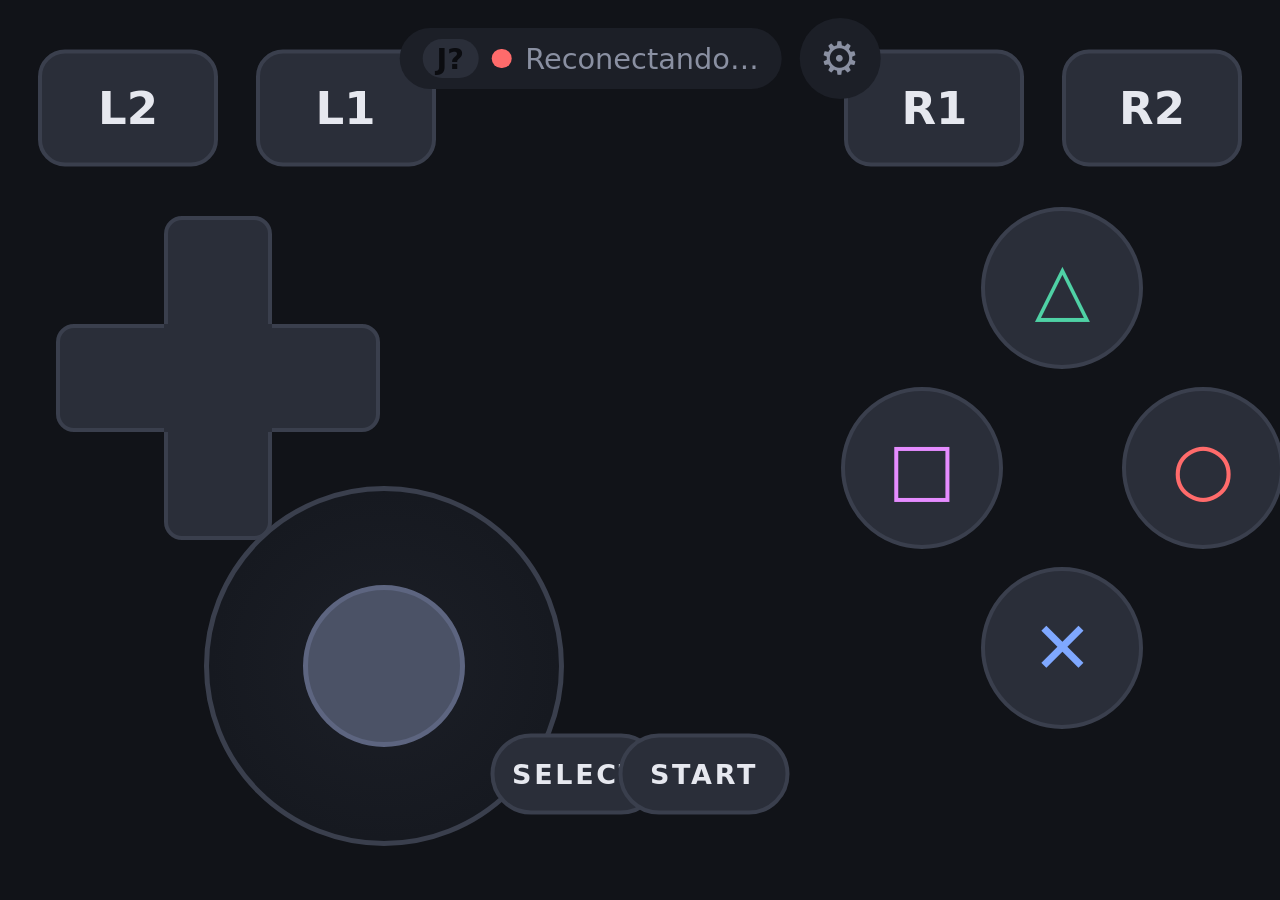
==== public/index.html @ 0e639180 "Primeiro commit do projeto de controle web por meio de celular, ele ficou muito top, funciona para l" ====
<!DOCTYPE html>
<html lang="pt-BR">
<head>
  <meta charset="UTF-8">
  <meta name="viewport" content="width=device-width, initial-scale=1, maximum-scale=1, user-scalable=no, viewport-fit=cover">
  <meta name="mobile-web-app-capable" content="yes">
  <meta name="apple-mobile-web-app-capable" content="yes">
  <meta name="apple-mobile-web-app-status-bar-style" content="black-translucent">
  <meta name="theme-color" content="#111318">
  <title>Web Controller</title>
  <link rel="stylesheet" href="style.css">
</head>
<body>
  <!-- HUD: cada .item é posicionado pelo app.js (layout salvo no aparelho) -->
  <main id="pad">
    <div class="item btn shoulder" data-item="LT" data-btn="LT">L2</div>
    <div class="item btn shoulder" data-item="LB" data-btn="LB">L1</div>
    <div class="item btn shoulder" data-item="RB" data-btn="RB">R1</div>
    <div class="item btn shoulder" data-item="RT" data-btn="RT">R2</div>

    <div id="dpad" class="item dpad" data-item="DPAD">
      <div class="arm up" data-dir="UP"></div>
      <div class="arm down" data-dir="DOWN"></div>
      <div class="arm left" data-dir="LEFT"></div>
      <div class="arm right" data-dir="RIGHT"></div>
      <div class="hub"></div>
    </div>

    <div id="stick" class="item stick" data-item="STICK">
      <div id="knob" class="knob"></div>
    </div>

    <div class="item btn small" data-item="BACK" data-btn="BACK">SELECT</div>
    <div class="item btn small" data-item="START" data-btn="START">START</div>

    <!-- Botões de ação (layout PlayStation, saída Xbox) -->
    <div class="item btn round triangle" data-item="Y" data-btn="Y">△</div>
    <div class="item btn round square" data-item="X" data-btn="X">□</div>
    <div class="item btn round circle" data-item="B" data-btn="B">○</div>
    <div class="item btn round cross" data-item="A" data-btn="A">✕</div>
  </main>

  <!-- Topo: status + menu -->
  <div id="topbar" class="topbar">
    <div id="status" class="status off"><span id="slot" class="slot">J?</span><span class="dot"></span><span id="status-text">Conectando…</span></div>
    <div class="menu-btn" data-action="menu">⚙</div>
  </div>

  <!-- Barra do modo de edição -->
  <div id="editbar" class="editbar hidden">
    <div class="edit-title" id="edit-title">Toque num botão para editar</div>
    <div class="edit-row">
      <div class="ebtn" data-action="size-down">−</div>
      <div class="ebtn" data-action="size-up">+</div>
      <div class="ebtn" id="toggle-hide" data-action="toggle-hide">Ocultar</div>
      <div class="ebtn" data-action="bar-move" title="Mover esta barra">⇅</div>
      <div class="ebtn" data-action="reset">Padrão</div>
      <div class="ebtn" data-action="cancel">Cancelar</div>
      <div class="ebtn primary" data-action="save">Salvar</div>
    </div>
  </div>

  <!-- Menu de ajustes -->
  <div id="menu" class="overlay sheet-backdrop hidden" data-action="menu-close">
    <div class="sheet" data-action="noop">
      <h2>Ajustes</h2>
      <div class="sheet-btn" data-action="fullscreen">⛶ Tela cheia</div>
      <div class="sheet-btn" data-action="edit">✎ Editar HUD</div>
      <div class="sheet-label">Vibração ao apertar</div>
      <div class="segmented" id="vibra">
        <div class="seg" data-action="vibra:0">Desligada</div>
        <div class="seg" data-action="vibra:1">Fraca</div>
        <div class="seg" data-action="vibra:2">Média</div>
        <div class="seg" data-action="vibra:3">Forte</div>
      </div>
      <p id="vibra-note" class="sheet-note"></p>
      <div class="sheet-btn ghost" data-action="menu-close">Fechar</div>
    </div>
  </div>

  <div id="rotate" class="overlay rotate">
    <div class="rotate-icon">⟳</div>
    <p>Gire o celular para a horizontal</p>
  </div>

  <div id="notice" class="overlay hidden" data-action="reconnect">
    <p id="notice-title"></p>
    <p id="notice-hint" class="hint"></p>
  </div>

  <!-- iPhone (Safari 18+): alternar este switch gera uma vibração curta -->
  <label id="haptic" class="haptic" aria-hidden="true"><input type="checkbox" switch tabindex="-1"></label>

  <script src="app.js"></script>
</body>
</html>
---- public/style.css ----
:root {
  --bg: #111318;
  --panel: #1c1f27;
  --btn: #2a2e39;
  --btn-edge: #3a3f4d;
  --btn-pressed: #4b5266;
  --text: #e6e8ef;
  --muted: #8a90a2;
  --cross: #7fa8ff;
  --circle: #ff6b6b;
  --square: #e58cff;
  --triangle: #4fd1a5;
  --ok: #4fd1a5;
  --warn: #ffb547;
  --bad: #ff6b6b;
  --accent: #7fa8ff;
}

* {
  box-sizing: border-box;
  margin: 0;
  padding: 0;
  -webkit-tap-highlight-color: transparent;
  -webkit-touch-callout: none;
  -webkit-user-select: none;
  user-select: none;
}

html, body {
  width: 100%;
  height: 100%;
  overflow: hidden;
  overscroll-behavior: none;
  touch-action: none;
  background: var(--bg);
  color: var(--text);
  font-family: system-ui, -apple-system, "Segoe UI", Roboto, sans-serif;
}

.hidden { display: none !important; }

/* ---------- HUD ---------- */
#pad {
  position: fixed;
  inset: 0;
}

/* Posição (--x, --y em % da tela) e tamanho (--s) vêm do layout salvo */
.item {
  --s: 1;
  --press: 1;
  position: absolute;
  left: calc(var(--x, 50) * 1%);
  top: calc(var(--y, 50) * 1%);
  transform: translate(-50%, -50%) scale(calc(var(--s) * var(--press)));
}
.item.is-hidden { display: none; }

/* ---------- Botões genéricos ---------- */
.btn {
  display: flex;
  align-items: center;
  justify-content: center;
  background: var(--btn);
  border: 0.5vmin solid var(--btn-edge);
  color: var(--text);
  font-weight: 700;
  transition: background 40ms;
}

.btn * { pointer-events: none; }

.btn.pressed {
  --press: 0.92;
  background: var(--btn-pressed);
  box-shadow: 0 0 0 0.6vmin var(--accent);
}

.shoulder {
  width: 20vmin;
  height: 13vmin;
  border-radius: 3vmin;
  font-size: 5vmin;
}

.btn.small {
  width: 19vmin;
  height: 9vmin;
  border-radius: 99px;
  font-size: 3vmin;
  letter-spacing: 0.1em;
}

.btn.round {
  width: 18vmin;
  height: 18vmin;
  border-radius: 50%;
  font-size: 8vmin;
  font-weight: 400;
}
.triangle { color: var(--triangle); }
.square   { color: var(--square); }
.circle   { color: var(--circle); }
.cross    { color: var(--cross); }

/* ---------- D-pad ---------- */
.dpad {
  width: 36vmin;
  height: 36vmin;
}
.dpad .arm {
  position: absolute;
  background: var(--btn);
  border: 0.5vmin solid var(--btn-edge);
  pointer-events: none;
}
.dpad .up, .dpad .down {
  left: 33.33%;
  width: 33.34%;
  height: 38%;
}
.dpad .left, .dpad .right {
  top: 33.33%;
  height: 33.34%;
  width: 38%;
}
.dpad .up    { top: 0;    border-radius: 2vmin 2vmin 0 0; }
.dpad .down  { bottom: 0; border-radius: 0 0 2vmin 2vmin; }
.dpad .left  { left: 0;   border-radius: 2vmin 0 0 2vmin; }
.dpad .right { right: 0;  border-radius: 0 2vmin 2vmin 0; }
.dpad .hub {
  position: absolute;
  left: 33.33%;
  top: 33.33%;
  width: 33.34%;
  height: 33.34%;
  background: var(--btn);
  pointer-events: none;
}
.dpad .arm.pressed { background: var(--btn-pressed); border-color: var(--accent); }

/* ---------- Analógico ---------- */
.stick {
  width: 40vmin;
  height: 40vmin;
  border-radius: 50%;
  background: radial-gradient(circle, var(--panel) 0%, #161920 70%);
  border: 0.6vmin solid var(--btn-edge);
}
.knob {
  position: absolute;
  left: 50%;
  top: 50%;
  width: 18vmin;
  height: 18vmin;
  margin: -9vmin 0 0 -9vmin;
  border-radius: 50%;
  background: var(--btn-pressed);
  border: 0.6vmin solid #5d6580;
  pointer-events: none;
  will-change: transform;
}
.stick.active .knob { background: #5d6580; }

/* ---------- Topo: status + menu ---------- */
.topbar {
  position: fixed;
  top: max(2vmin, env(safe-area-inset-top));
  left: 50%;
  transform: translateX(-50%);
  display: flex;
  align-items: center;
  gap: 2vmin;
  z-index: 5;
}

.status {
  display: flex;
  align-items: center;
  gap: 1.5vmin;
  padding: 1.2vmin 2.5vmin;
  border-radius: 99px;
  background: var(--panel);
  font-size: 3.2vmin;
  color: var(--muted);
  white-space: nowrap;
}
.status .dot {
  width: 2.2vmin;
  height: 2.2vmin;
  border-radius: 50%;
  background: var(--bad);
}
.status.on .dot { background: var(--ok); }
.status.slow .dot { background: var(--warn); }
.slot {
  padding: 0.3vmin 1.6vmin;
  border-radius: 99px;
  background: var(--slot-color, var(--btn));
  color: #0b0c10;
  font-weight: 800;
}

.menu-btn {
  width: 9vmin;
  height: 9vmin;
  display: flex;
  align-items: center;
  justify-content: center;
  border-radius: 50%;
  background: var(--panel);
  color: var(--muted);
  font-size: 5vmin;
}

/* ---------- Modo de edição ---------- */
body.editing #topbar { display: none; }
body.editing #pad {
  background-image:
    linear-gradient(rgba(255, 255, 255, 0.04) 1px, transparent 1px),
    linear-gradient(90deg, rgba(255, 255, 255, 0.04) 1px, transparent 1px);
  background-size: 5% 10%;
}
body.editing .item {
  outline: 0.4vmin dashed rgba(255, 255, 255, 0.25);
  outline-offset: 0.8vmin;
}
body.editing .item.is-hidden {
  display: block;
  opacity: 0.25;
}
body.editing .item.is-hidden.btn { display: flex; }
body.editing .item.selected {
  outline: 0.6vmin solid var(--accent);
  z-index: 2;
}

.editbar {
  position: fixed;
  left: 50%;
  top: max(1.5vmin, env(safe-area-inset-top));
  transform: translateX(-50%);
  z-index: 6;
  display: flex;
  flex-direction: column;
  align-items: center;
  gap: 1vmin;
  padding: 1.5vmin 2vmin;
  border-radius: 2.5vmin;
  background: rgba(28, 31, 39, 0.95);
  border: 1px solid var(--btn-edge);
}
.editbar.bottom {
  top: auto;
  bottom: max(1.5vmin, env(safe-area-inset-bottom));
}
.edit-title { font-size: 3vmin; color: var(--muted); white-space: nowrap; }
.edit-row { display: flex; gap: 1.2vmin; }
.ebtn {
  min-width: 8vmin;
  height: 8vmin;
  padding: 0 2vmin;
  display: flex;
  align-items: center;
  justify-content: center;
  border-radius: 1.5vmin;
  background: var(--btn);
  border: 1px solid var(--btn-edge);
  font-size: 3.2vmin;
  font-weight: 700;
  white-space: nowrap;
}
.ebtn.primary { background: var(--accent); color: #0b0c10; border-color: var(--accent); }

/* ---------- Menu ---------- */
.overlay {
  position: fixed;
  inset: 0;
  z-index: 10;
  display: flex;
  flex-direction: column;
  align-items: center;
  justify-content: center;
  gap: 3vmin;
  background: rgba(10, 11, 15, 0.96);
  text-align: center;
  font-size: 5vmin;
  padding: 6vmin;
}
.overlay .hint { color: var(--muted); font-size: 4vmin; }

.sheet-backdrop { background: rgba(10, 11, 15, 0.75); }
.sheet {
  width: min(80vw, 110vmin);
  max-height: 92vh;
  overflow: hidden;
  display: flex;
  flex-direction: column;
  gap: 2vmin;
  padding: 3.5vmin;
  border-radius: 3vmin;
  background: var(--panel);
  border: 1px solid var(--btn-edge);
  font-size: 3.8vmin;
  text-align: left;
}
.sheet h2 { font-size: 5vmin; }
.sheet-btn {
  padding: 2.2vmin 3vmin;
  border-radius: 2vmin;
  background: var(--btn);
  border: 1px solid var(--btn-edge);
  font-weight: 700;
}
.sheet-btn.ghost { background: transparent; text-align: center; color: var(--muted); }
.sheet-label { color: var(--muted); font-size: 3.2vmin; margin-top: 1vmin; }
.sheet-note { color: var(--warn); font-size: 3vmin; }
.sheet-note:empty { display: none; }
.segmented { display: flex; gap: 1vmin; }
.seg {
  flex: 1;
  padding: 2vmin 0;
  text-align: center;
  border-radius: 1.5vmin;
  background: var(--btn);
  border: 1px solid var(--btn-edge);
  font-weight: 700;
  font-size: 3.2vmin;
}
.seg.on { background: var(--accent); color: #0b0c10; border-color: var(--accent); }

/* ---------- Avisos ---------- */
.rotate { display: none; }
.rotate-icon { font-size: 20vmin; }

@media (orientation: portrait) {
  .rotate { display: flex; }
}

/* Switch escondido usado para vibrar no iPhone */
.haptic {
  position: fixed;
  left: -100px;
  top: 0;
  width: 1px;
  height: 1px;
  opacity: 0;
  pointer-events: none;
}
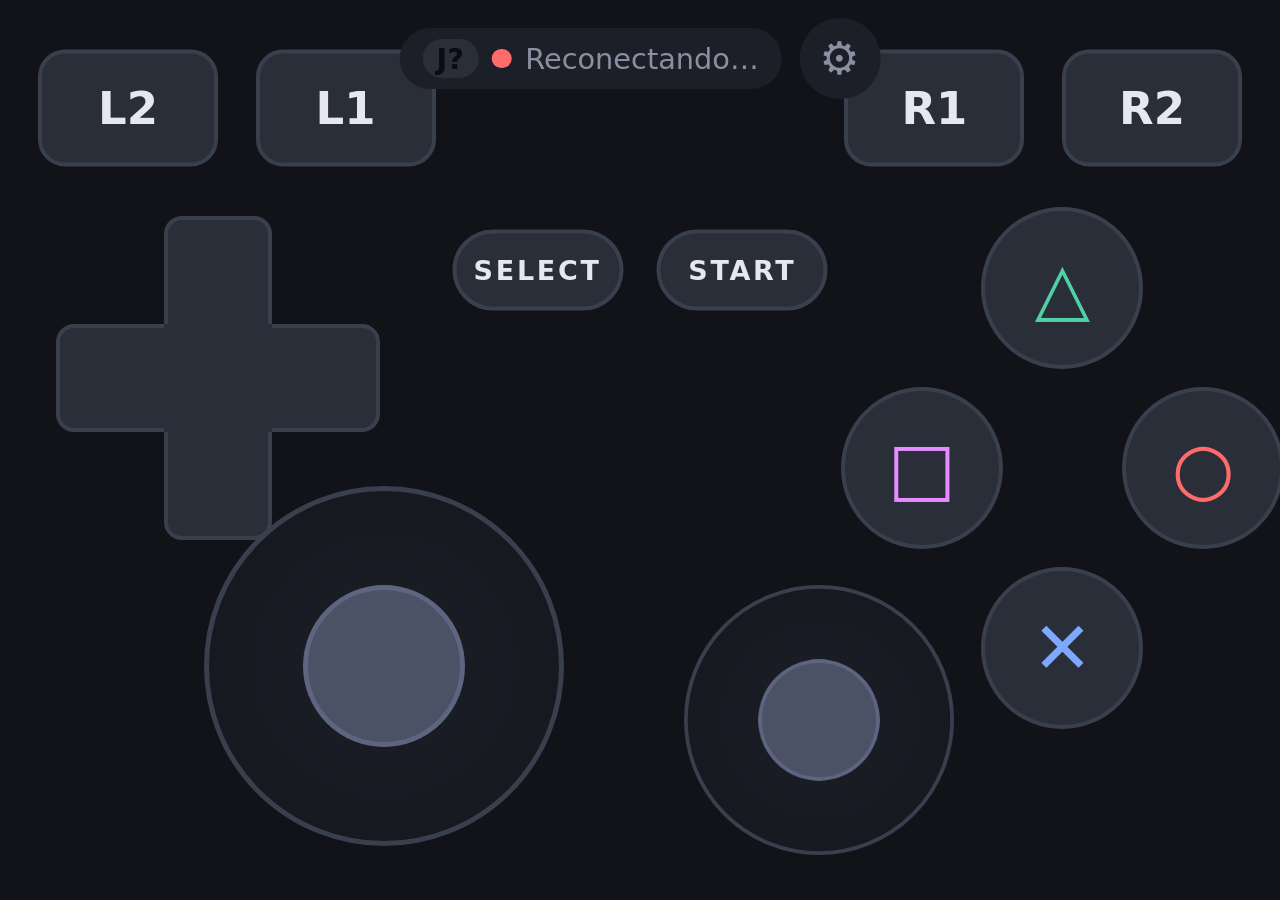
==== commit 66e2a154: "Adiciona vibração do jogo, analógico direito, perfis, giroscópio e link fixo - Vibração do jogo (rum" ====
--- a/public/index.html
+++ b/public/index.html
@@ -11,7 +11,7 @@
   <link rel="stylesheet" href="style.css">
 </head>
 <body>
-  <!-- HUD: cada .item é posicionado pelo app.js (layout salvo no aparelho) -->
+  <!-- HUD: cada .item é posicionado pelo app.js (layout do perfil ativo, salvo no aparelho) -->
   <main id="pad">
     <div class="item btn shoulder" data-item="LT" data-btn="LT">L2</div>
     <div class="item btn shoulder" data-item="LB" data-btn="LB">L1</div>
@@ -26,12 +26,17 @@
       <div class="hub"></div>
     </div>
 
-    <div id="stick" class="item stick" data-item="STICK">
-      <div id="knob" class="knob"></div>
+    <div class="item stick" data-item="STICK" data-stick="L">
+      <div class="knob"></div>
+    </div>
+    <div class="item stick" data-item="RSTICK" data-stick="R">
+      <div class="knob"></div>
     </div>
 
     <div class="item btn small" data-item="BACK" data-btn="BACK">SELECT</div>
     <div class="item btn small" data-item="START" data-btn="START">START</div>
+    <div class="item btn round thumb" data-item="L3" data-btn="L3">L3</div>
+    <div class="item btn round thumb" data-item="R3" data-btn="R3">R3</div>
 
     <!-- Botões de ação (layout PlayStation, saída Xbox) -->
     <div class="item btn round triangle" data-item="Y" data-btn="Y">△</div>
@@ -63,19 +68,63 @@
   <!-- Menu de ajustes -->
   <div id="menu" class="overlay sheet-backdrop hidden" data-action="menu-close">
     <div class="sheet" data-action="noop">
-      <h2>Ajustes</h2>
-      <div class="sheet-btn" data-action="fullscreen">⛶ Tela cheia</div>
-      <div class="sheet-btn" data-action="edit">✎ Editar HUD</div>
-      <div class="sheet-label">Vibração ao apertar</div>
-      <div class="segmented" id="vibra">
-        <div class="seg" data-action="vibra:0">Desligada</div>
-        <div class="seg" data-action="vibra:1">Fraca</div>
-        <div class="seg" data-action="vibra:2">Média</div>
-        <div class="seg" data-action="vibra:3">Forte</div>
+      <div class="sheet-head">
+        <h2>Ajustes</h2>
+        <div class="mini-btn" data-action="menu-close">✕ Fechar</div>
       </div>
-      <p id="vibra-note" class="sheet-note"></p>
-      <div class="sheet-btn ghost" data-action="menu-close">Fechar</div>
+      <div class="sheet-cols">
+        <section class="sheet-col">
+          <div class="sheet-label">Perfil do HUD</div>
+          <div id="profiles" class="chips"></div>
+          <div class="row">
+            <div class="mini-btn" data-action="profile-new">+ Novo</div>
+            <div class="mini-btn" data-action="profile-rename">Renomear</div>
+            <div class="mini-btn danger" id="profile-delete" data-action="profile-delete">Excluir</div>
+          </div>
+          <div class="sheet-btn" data-action="edit">✎ Editar HUD</div>
+          <div class="toggle" data-action="floating">
+            <span>Analógico flutuante<small>aparece onde o dedo encostar (lado esquerdo)</small></span>
+            <span class="tg" id="tg-floating"></span>
+          </div>
+          <div class="sheet-btn" data-action="fullscreen">⛶ Tela cheia</div>
+        </section>
+
+        <section class="sheet-col">
+          <div class="sheet-label">Vibração ao apertar</div>
+          <div class="segmented" id="vibra">
+            <div class="seg" data-action="vibra:0">Desligada</div>
+            <div class="seg" data-action="vibra:1">Fraca</div>
+            <div class="seg" data-action="vibra:2">Média</div>
+            <div class="seg" data-action="vibra:3">Forte</div>
+          </div>
+          <div class="toggle" data-action="game-vibra">
+            <span>Vibração do jogo<small>o celular vibra quando o jogo manda</small></span>
+            <span class="tg" id="tg-game-vibra"></span>
+          </div>
+          <div class="row"><div class="mini-btn" data-action="vibra-test">📳 Testar vibração</div></div>
+          <p id="vibra-note" class="sheet-note"></p>
+
+          <div class="sheet-label">Giroscópio (analógico esquerdo)</div>
+          <div class="segmented" id="gyro">
+            <div class="seg" data-action="gyro:off">Desligado</div>
+            <div class="seg" data-action="gyro:steer">Volante</div>
+            <div class="seg" data-action="gyro:tilt">Inclinar</div>
+          </div>
+          <div class="row">
+            <div class="toggle compact" data-action="gyro-invert"><span>Inverter</span><span class="tg" id="tg-gyro-invert"></span></div>
+            <div class="mini-btn" data-action="gyro-center">◎ Centralizar</div>
+          </div>
+          <p id="gyro-note" class="sheet-note"></p>
+          <div id="gyro-https" class="sheet-btn hidden" data-action="open-https">🔒 Abrir link seguro</div>
+        </section>
+      </div>
     </div>
+  </div>
+
+  <!-- "Achar controle" disparado pelo painel do PC -->
+  <div id="find" class="overlay find hidden">
+    <div id="find-label" class="find-label">JOYSTICK-1</div>
+    <p>Este é o seu controle</p>
   </div>
 
   <div id="rotate" class="overlay rotate">
--- a/public/style.css
+++ b/public/style.css
@@ -98,6 +98,11 @@
   font-size: 8vmin;
   font-weight: 400;
 }
+.btn.round.thumb {
+  font-size: 5vmin;
+  font-weight: 700;
+  color: var(--muted);
+}
 .triangle { color: var(--triangle); }
 .square   { color: var(--square); }
 .circle   { color: var(--circle); }
@@ -161,6 +166,8 @@
   will-change: transform;
 }
 .stick.active .knob { background: #5d6580; }
+/* Analógico flutuante: aparece onde o dedo encostou, mesmo se oculto no layout */
+.stick.floating { display: block !important; opacity: 0.85; transition: none; }
 
 /* ---------- Topo: status + menu ---------- */
 .topbar {
@@ -291,13 +298,15 @@
 
 .sheet-backdrop { background: rgba(10, 11, 15, 0.75); }
 .sheet {
-  width: min(80vw, 110vmin);
-  max-height: 92vh;
-  overflow: hidden;
+  width: min(94vw, 190vmin);
+  max-height: 94vh;
+  overflow-y: auto;
+  overscroll-behavior: contain;
+  touch-action: pan-y;
   display: flex;
   flex-direction: column;
   gap: 2vmin;
-  padding: 3.5vmin;
+  padding: 3vmin 3.5vmin;
   border-radius: 3vmin;
   background: var(--panel);
   border: 1px solid var(--btn-edge);
@@ -305,6 +314,66 @@
   text-align: left;
 }
 .sheet h2 { font-size: 5vmin; }
+.sheet-head { display: flex; justify-content: space-between; align-items: center; }
+.sheet-cols { display: grid; grid-template-columns: 1fr 1fr; gap: 4vmin; }
+.sheet-col { display: flex; flex-direction: column; gap: 1.8vmin; min-width: 0; }
+.row { display: flex; gap: 1.5vmin; flex-wrap: wrap; align-items: center; }
+.chips { display: flex; gap: 1.5vmin; flex-wrap: wrap; }
+.chip {
+  padding: 1.4vmin 2.6vmin;
+  border-radius: 99px;
+  background: var(--btn);
+  border: 1px solid var(--btn-edge);
+  font-weight: 700;
+  font-size: 3.2vmin;
+}
+.chip.on { background: var(--accent); color: #0b0c10; border-color: var(--accent); }
+.mini-btn {
+  padding: 1.4vmin 2.6vmin;
+  border-radius: 1.5vmin;
+  background: var(--btn);
+  border: 1px solid var(--btn-edge);
+  font-weight: 700;
+  font-size: 3.2vmin;
+  white-space: nowrap;
+}
+.mini-btn.danger { color: var(--bad); }
+.mini-btn.confirm { background: var(--bad); color: #12090b; }
+.mini-btn.disabled { opacity: 0.35; }
+.toggle {
+  display: flex;
+  align-items: center;
+  justify-content: space-between;
+  gap: 2vmin;
+  padding: 1.6vmin 2.4vmin;
+  border-radius: 2vmin;
+  background: var(--btn);
+  border: 1px solid var(--btn-edge);
+  font-weight: 700;
+}
+.toggle small { display: block; font-weight: 400; color: var(--muted); font-size: 2.8vmin; }
+.toggle.compact { padding: 1.2vmin 2.4vmin; font-size: 3.2vmin; }
+.tg {
+  flex: none;
+  width: 9vmin;
+  height: 5vmin;
+  border-radius: 99px;
+  background: #3a3f4d;
+  position: relative;
+}
+.tg::after {
+  content: "";
+  position: absolute;
+  top: 0.6vmin;
+  left: 0.6vmin;
+  width: 3.8vmin;
+  height: 3.8vmin;
+  border-radius: 50%;
+  background: #fff;
+  transition: transform 120ms;
+}
+.tg.on { background: var(--ok); }
+.tg.on::after { transform: translateX(4vmin); }
 .sheet-btn {
   padding: 2.2vmin 3vmin;
   border-radius: 2vmin;
@@ -329,6 +398,16 @@
 }
 .seg.on { background: var(--accent); color: #0b0c10; border-color: var(--accent); }
 
+/* ---------- Achar controle ---------- */
+.find {
+  background: var(--find-color, var(--accent));
+  color: #0b0c10;
+  font-weight: 800;
+  animation: blink 0.4s steps(2, jump-none) 6;
+}
+.find-label { font-size: 14vmin; letter-spacing: 0.04em; }
+@keyframes blink { 50% { background: var(--bg); color: var(--find-color, var(--accent)); } }
+
 /* ---------- Avisos ---------- */
 .rotate { display: none; }
 .rotate-icon { font-size: 20vmin; }
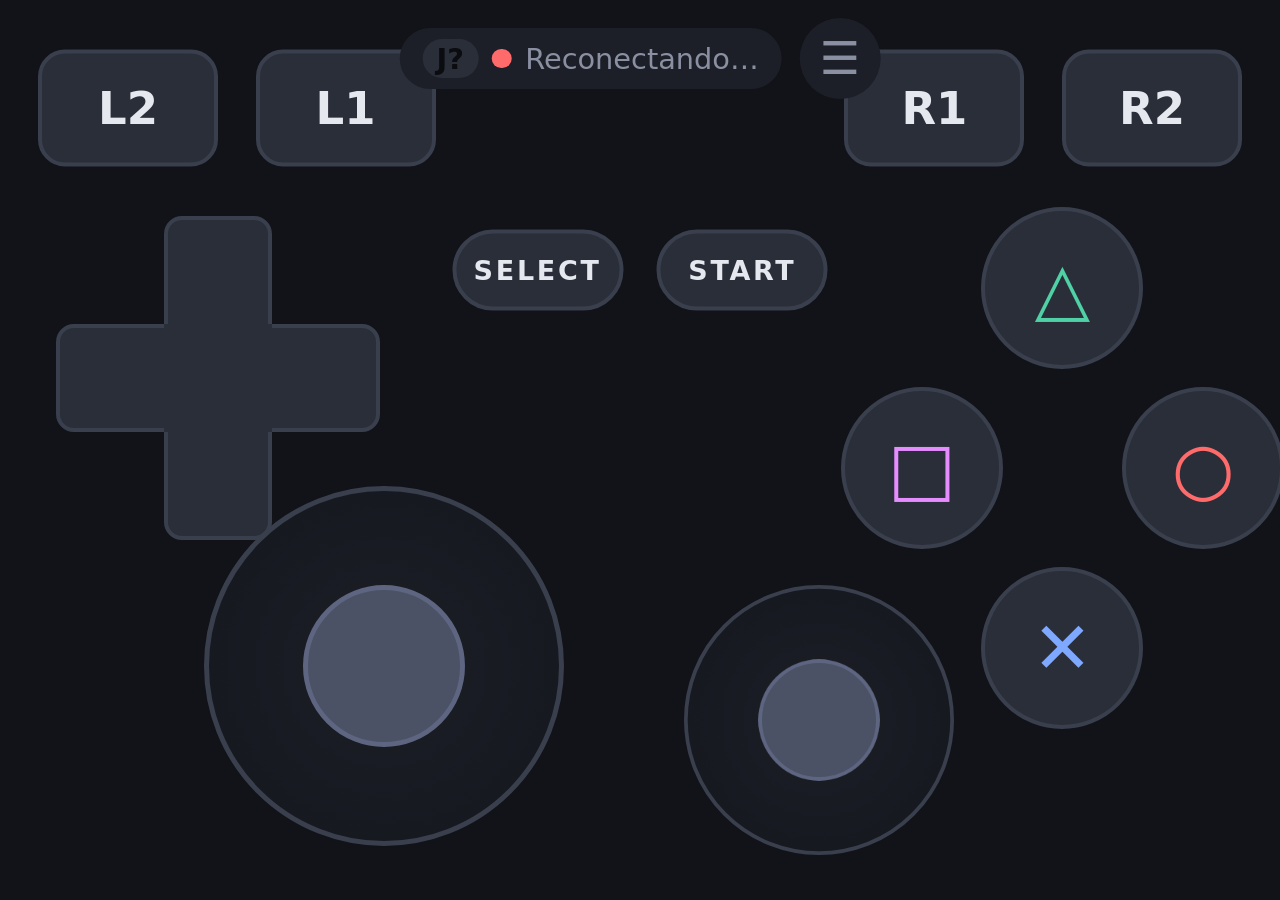
==== commit 60a40d5a: "Ajusta design do painel e do celular - Painel: ações do cartão em grade (Remover não é mais cortado)" ====
--- a/public/index.html
+++ b/public/index.html
@@ -48,11 +48,11 @@
   <!-- Topo: status + menu -->
   <div id="topbar" class="topbar">
     <div id="status" class="status off"><span id="slot" class="slot">J?</span><span class="dot"></span><span id="status-text">Conectando…</span></div>
-    <div class="menu-btn" data-action="menu">⚙</div>
+    <div class="menu-btn" data-action="menu" title="Ajustes">☰</div>
   </div>
 
   <!-- Barra do modo de edição -->
-  <div id="editbar" class="editbar hidden">
+  <div id="editbar" class="editbar bottom hidden">
     <div class="edit-title" id="edit-title">Toque num botão para editar</div>
     <div class="edit-row">
       <div class="ebtn" data-action="size-down">−</div>
--- a/public/style.css
+++ b/public/style.css
@@ -218,6 +218,7 @@
   background: var(--panel);
   color: var(--muted);
   font-size: 5vmin;
+  font-weight: 700;
 }
 
 /* ---------- Modo de edição ---------- */
@@ -242,11 +243,12 @@
   z-index: 2;
 }
 
+/* Começa embaixo (só encosta na borda dos analógicos); ⇅ alterna cima/meio/baixo */
 .editbar {
   position: fixed;
   left: 50%;
-  top: max(1.5vmin, env(safe-area-inset-top));
-  transform: translateX(-50%);
+  top: 50%;
+  transform: translate(-50%, -50%);
   z-index: 6;
   display: flex;
   flex-direction: column;
@@ -257,11 +259,18 @@
   background: rgba(28, 31, 39, 0.95);
   border: 1px solid var(--btn-edge);
 }
+.editbar.top {
+  top: max(1.5vmin, env(safe-area-inset-top));
+  transform: translateX(-50%);
+}
 .editbar.bottom {
   top: auto;
   bottom: max(1.5vmin, env(safe-area-inset-bottom));
+  transform: translateX(-50%);
 }
 .edit-title { font-size: 3vmin; color: var(--muted); white-space: nowrap; }
+/* Enquanto arrasta um botão, a barra some para mostrar o que está embaixo */
+body.dragging .editbar { opacity: 0.12; pointer-events: none; }
 .edit-row { display: flex; gap: 1.2vmin; }
 .ebtn {
   min-width: 8vmin;
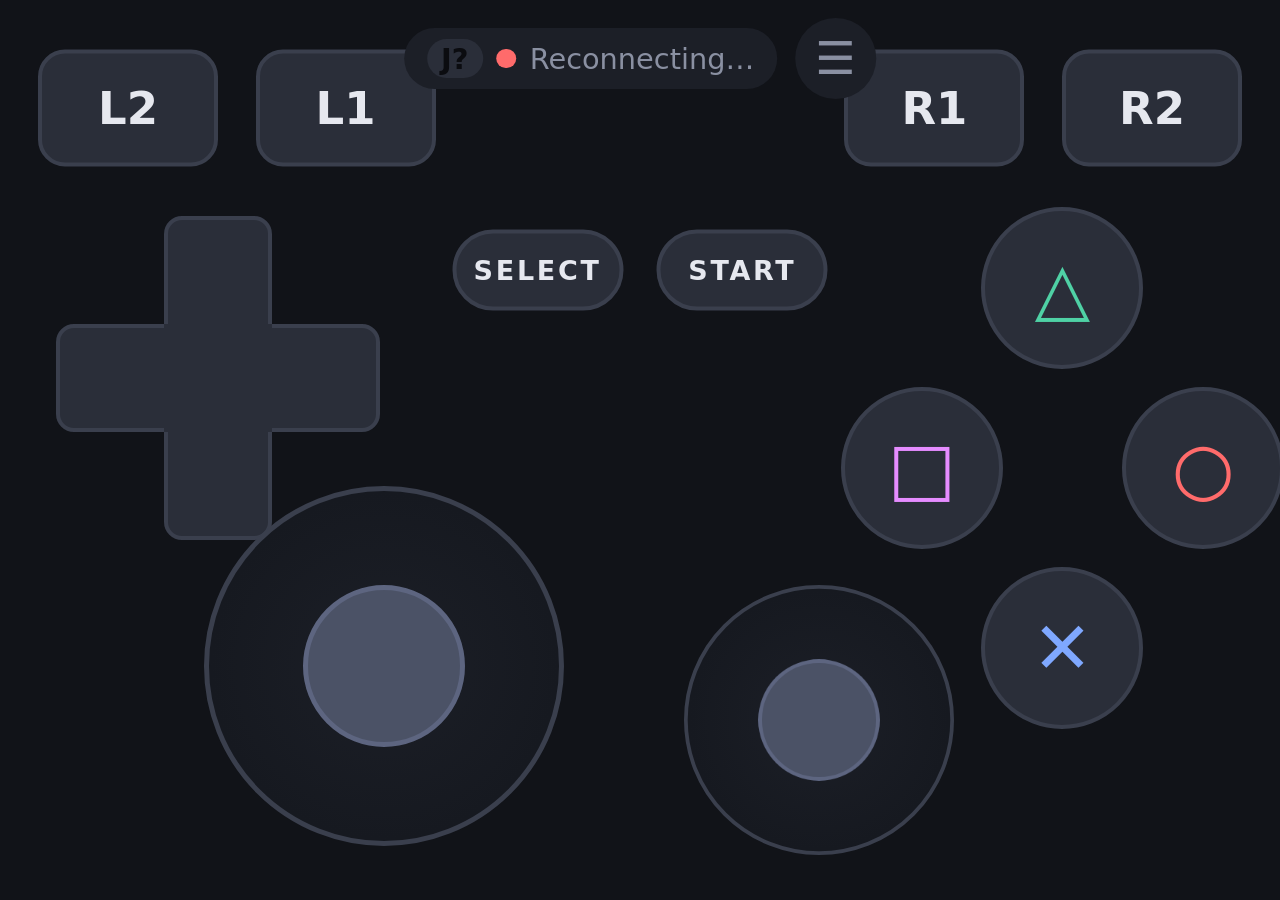
==== commit 818cac4e: "Interface em inglês e português (i18n), README em inglês e logs em inglês Co-Authored-By: Claude Son" ====
--- a/public/index.html
+++ b/public/index.html
@@ -1,5 +1,5 @@
 <!DOCTYPE html>
-<html lang="pt-BR">
+<html lang="en">
 <head>
   <meta charset="UTF-8">
   <meta name="viewport" content="width=device-width, initial-scale=1, maximum-scale=1, user-scalable=no, viewport-fit=cover">
@@ -11,6 +11,9 @@
   <link rel="stylesheet" href="style.css">
 </head>
 <body>
+  <!-- Tela do PC (transmissão), atrás do HUD -->
+  <canvas id="screen" class="screen"></canvas>
+
   <!-- HUD: cada .item é posicionado pelo app.js (layout do perfil ativo, salvo no aparelho) -->
   <main id="pad">
     <div class="item btn shoulder" data-item="LT" data-btn="LT">L2</div>
@@ -47,21 +50,24 @@
 
   <!-- Topo: status + menu -->
   <div id="topbar" class="topbar">
-    <div id="status" class="status off"><span id="slot" class="slot">J?</span><span class="dot"></span><span id="status-text">Conectando…</span></div>
-    <div class="menu-btn" data-action="menu" title="Ajustes">☰</div>
+    <div id="status" class="status off"><span id="slot" class="slot">J?</span><span class="dot"></span><span id="status-text">Connecting…</span></div>
+    <div class="menu-btn" data-action="menu" title="Settings" data-i18n-title="menu.settings">☰</div>
   </div>
 
   <!-- Barra do modo de edição -->
   <div id="editbar" class="editbar bottom hidden">
-    <div class="edit-title" id="edit-title">Toque num botão para editar</div>
+    <div class="edit-title" id="edit-title" data-i18n="edit.hint">Tap a button to edit</div>
     <div class="edit-row">
       <div class="ebtn" data-action="size-down">−</div>
       <div class="ebtn" data-action="size-up">+</div>
-      <div class="ebtn" id="toggle-hide" data-action="toggle-hide">Ocultar</div>
-      <div class="ebtn" data-action="bar-move" title="Mover esta barra">⇅</div>
-      <div class="ebtn" data-action="reset">Padrão</div>
-      <div class="ebtn" data-action="cancel">Cancelar</div>
-      <div class="ebtn primary" data-action="save">Salvar</div>
+      <div class="ebtn" data-action="opacity-down" title="More transparent" data-i18n-title="edit.opac.down">◐ −</div>
+      <div class="ebtn" data-action="opacity-up" title="More opaque" data-i18n-title="edit.opac.up">◐ +</div>
+      <div class="ebtn" id="toggle-ghost" data-action="toggle-ghost" title="Hidden on screen but still works" data-i18n-title="edit.ghost.title" data-i18n="edit.ghost">Invisible</div>
+      <div class="ebtn" id="toggle-hide" data-action="toggle-hide" title="Removes the button (it stops working)" data-i18n-title="edit.disable.title" data-i18n="edit.disable">Disable</div>
+      <div class="ebtn" data-action="bar-move" title="Move this bar" data-i18n-title="edit.move">⇅</div>
+      <div class="ebtn" data-action="reset" data-i18n="edit.reset">Default</div>
+      <div class="ebtn" data-action="cancel" data-i18n="edit.cancel">Cancel</div>
+      <div class="ebtn primary" data-action="save" data-i18n="edit.save">Save</div>
     </div>
   </div>
 
@@ -69,53 +75,70 @@
   <div id="menu" class="overlay sheet-backdrop hidden" data-action="menu-close">
     <div class="sheet" data-action="noop">
       <div class="sheet-head">
-        <h2>Ajustes</h2>
-        <div class="mini-btn" data-action="menu-close">✕ Fechar</div>
+        <h2 data-i18n="menu.settings">Settings</h2>
+        <div class="mini-btn" data-action="menu-close" data-i18n="menu.close">✕ Close</div>
       </div>
       <div class="sheet-cols">
         <section class="sheet-col">
-          <div class="sheet-label">Perfil do HUD</div>
+          <div class="sheet-label" data-i18n="menu.profile">HUD profile</div>
           <div id="profiles" class="chips"></div>
           <div class="row">
-            <div class="mini-btn" data-action="profile-new">+ Novo</div>
-            <div class="mini-btn" data-action="profile-rename">Renomear</div>
-            <div class="mini-btn danger" id="profile-delete" data-action="profile-delete">Excluir</div>
+            <div class="mini-btn" data-action="profile-new" data-i18n="menu.new">+ New</div>
+            <div class="mini-btn" data-action="profile-rename" data-i18n="menu.rename">Rename</div>
+            <div class="mini-btn danger" id="profile-delete" data-action="profile-delete" data-i18n="menu.delete">Delete</div>
           </div>
-          <div class="sheet-btn" data-action="edit">✎ Editar HUD</div>
+          <div class="sheet-btn" data-action="edit" data-i18n="menu.edit">✎ Edit HUD</div>
           <div class="toggle" data-action="floating">
-            <span>Analógico flutuante<small>aparece onde o dedo encostar (lado esquerdo)</small></span>
+            <span><span data-i18n="menu.floating">Floating stick</span><small data-i18n="menu.floating.sub">appears where your finger lands (left side)</small></span>
             <span class="tg" id="tg-floating"></span>
           </div>
-          <div class="sheet-btn" data-action="fullscreen">⛶ Tela cheia</div>
+          <div class="sheet-btn" data-action="fullscreen" data-i18n="menu.fullscreen">⛶ Fullscreen</div>
+          <div class="toggle" data-action="screen">
+            <span><span data-i18n="menu.screen">PC screen as background</span><small data-i18n="menu.screen.sub">streams your computer's screen (turn it on in the PC panel)</small></span>
+            <span class="tg" id="tg-screen"></span>
+          </div>
+          <p id="screen-note" class="sheet-note"></p>
         </section>
 
         <section class="sheet-col">
-          <div class="sheet-label">Vibração ao apertar</div>
+          <div class="sheet-label" data-i18n="vib.title">Vibration on press</div>
           <div class="segmented" id="vibra">
-            <div class="seg" data-action="vibra:0">Desligada</div>
-            <div class="seg" data-action="vibra:1">Fraca</div>
-            <div class="seg" data-action="vibra:2">Média</div>
-            <div class="seg" data-action="vibra:3">Forte</div>
+            <div class="seg" data-action="vibra:0" data-i18n="vib.off">Off</div>
+            <div class="seg" data-action="vibra:1" data-i18n="vib.low">Low</div>
+            <div class="seg" data-action="vibra:2" data-i18n="vib.mid">Medium</div>
+            <div class="seg" data-action="vibra:3" data-i18n="vib.high">Strong</div>
           </div>
           <div class="toggle" data-action="game-vibra">
-            <span>Vibração do jogo<small>o celular vibra quando o jogo manda</small></span>
+            <span><span data-i18n="vib.game">Game vibration</span><small data-i18n="vib.game.sub">the phone vibrates when the game rumbles</small></span>
             <span class="tg" id="tg-game-vibra"></span>
           </div>
-          <div class="row"><div class="mini-btn" data-action="vibra-test">📳 Testar vibração</div></div>
+          <div class="row"><div class="mini-btn" data-action="vibra-test" data-i18n="vib.test">📳 Test vibration</div></div>
           <p id="vibra-note" class="sheet-note"></p>
 
-          <div class="sheet-label">Giroscópio (analógico esquerdo)</div>
+          <div class="sheet-label" data-i18n="gyro.title">Gyroscope (left stick)</div>
           <div class="segmented" id="gyro">
-            <div class="seg" data-action="gyro:off">Desligado</div>
-            <div class="seg" data-action="gyro:steer">Volante</div>
-            <div class="seg" data-action="gyro:tilt">Inclinar</div>
+            <div class="seg" data-action="gyro:off" data-i18n="gyro.off">Off</div>
+            <div class="seg" data-action="gyro:steer" data-i18n="gyro.steer">Steering</div>
+            <div class="seg" data-action="gyro:tilt" data-i18n="gyro.tilt">Tilt</div>
           </div>
           <div class="row">
-            <div class="toggle compact" data-action="gyro-invert"><span>Inverter</span><span class="tg" id="tg-gyro-invert"></span></div>
-            <div class="mini-btn" data-action="gyro-center">◎ Centralizar</div>
+            <div class="toggle compact" data-action="gyro-invert"><span data-i18n="gyro.invert">Invert</span><span class="tg" id="tg-gyro-invert"></span></div>
+            <div class="mini-btn" data-action="gyro-center" data-i18n="gyro.center">◎ Center</div>
+          </div>
+          <div class="stepper">
+            <span><span data-i18n="gyro.range">Turn for full range</span><small data-i18n="gyro.range.sub">lower = more sensitive</small></span>
+            <div class="mini-btn" data-action="gyro-range:-2">−</div>
+            <b id="gyro-range-val">28°</b>
+            <div class="mini-btn" data-action="gyro-range:2">+</div>
+          </div>
+          <div class="stepper">
+            <span><span data-i18n="gyro.dead">Dead zone</span><small data-i18n="gyro.dead.sub">rotation ignored near the center</small></span>
+            <div class="mini-btn" data-action="gyro-dead:-1">−</div>
+            <b id="gyro-dead-val">2°</b>
+            <div class="mini-btn" data-action="gyro-dead:1">+</div>
           </div>
           <p id="gyro-note" class="sheet-note"></p>
-          <div id="gyro-https" class="sheet-btn hidden" data-action="open-https">🔒 Abrir link seguro</div>
+          <div id="gyro-https" class="sheet-btn hidden" data-action="open-https" data-i18n="gyro.https">🔒 Open secure link</div>
         </section>
       </div>
     </div>
@@ -124,12 +147,12 @@
   <!-- "Achar controle" disparado pelo painel do PC -->
   <div id="find" class="overlay find hidden">
     <div id="find-label" class="find-label">JOYSTICK-1</div>
-    <p>Este é o seu controle</p>
+    <p data-i18n="find.sub">This is your controller</p>
   </div>
 
   <div id="rotate" class="overlay rotate">
     <div class="rotate-icon">⟳</div>
-    <p>Gire o celular para a horizontal</p>
+    <p data-i18n="rotate">Rotate your phone to landscape</p>
   </div>
 
   <div id="notice" class="overlay hidden" data-action="reconnect">
@@ -140,6 +163,7 @@
   <!-- iPhone (Safari 18+): alternar este switch gera uma vibração curta -->
   <label id="haptic" class="haptic" aria-hidden="true"><input type="checkbox" switch tabindex="-1"></label>
 
+  <script src="i18n.js"></script>
   <script src="app.js"></script>
 </body>
 </html>
--- a/public/style.css
+++ b/public/style.css
@@ -39,6 +39,19 @@
 
 .hidden { display: none !important; }
 
+/* ---------- Tela do PC ---------- */
+.screen {
+  position: fixed;
+  inset: 0;
+  width: 100%;
+  height: 100%;
+  object-fit: contain;
+  background: #000;
+  pointer-events: none;
+  display: none;
+}
+.screen.live { display: block; }
+
 /* ---------- HUD ---------- */
 #pad {
   position: fixed;
@@ -53,8 +66,11 @@
   left: calc(var(--x, 50) * 1%);
   top: calc(var(--y, 50) * 1%);
   transform: translate(-50%, -50%) scale(calc(var(--s) * var(--press)));
+  opacity: var(--o, 1);
 }
 .item.is-hidden { display: none; }
+/* Invisível: some da tela mas continua recebendo toque */
+.item.is-invisible { opacity: 0; }
 
 /* ---------- Botões genéricos ---------- */
 .btn {
@@ -229,9 +245,17 @@
     linear-gradient(90deg, rgba(255, 255, 255, 0.04) 1px, transparent 1px);
   background-size: 5% 10%;
 }
+/* Edição: verde = aparece na tela, vermelho = invisível (funciona), tracejado = desativado */
 body.editing .item {
+  outline: 0.5vmin solid #4fd1a5;
+  outline-offset: 0.8vmin;
+}
+body.editing .item.is-invisible {
+  opacity: 0.3;
+  outline-color: #ff6b6b;
+}
+body.editing .item.is-hidden {
   outline: 0.4vmin dashed rgba(255, 255, 255, 0.25);
-  outline-offset: 0.8vmin;
 }
 body.editing .item.is-hidden {
   display: block;
@@ -271,7 +295,7 @@
 .edit-title { font-size: 3vmin; color: var(--muted); white-space: nowrap; }
 /* Enquanto arrasta um botão, a barra some para mostrar o que está embaixo */
 body.dragging .editbar { opacity: 0.12; pointer-events: none; }
-.edit-row { display: flex; gap: 1.2vmin; }
+.edit-row { display: flex; flex-wrap: wrap; justify-content: center; gap: 1.2vmin; }
 .ebtn {
   min-width: 8vmin;
   height: 8vmin;
@@ -360,6 +384,20 @@
   border: 1px solid var(--btn-edge);
   font-weight: 700;
 }
+.stepper {
+  display: flex;
+  align-items: center;
+  gap: 1.5vmin;
+  padding: 1.2vmin 2.4vmin;
+  border-radius: 1.5vmin;
+  background: var(--btn);
+  border: 1px solid var(--btn-edge);
+  font-size: 3.2vmin;
+  font-weight: 700;
+}
+.stepper > span { flex: 1; }
+.stepper small { display: block; font-weight: 400; color: var(--muted); font-size: 2.8vmin; }
+.stepper b { min-width: 9vmin; text-align: center; }
 .toggle small { display: block; font-weight: 400; color: var(--muted); font-size: 2.8vmin; }
 .toggle.compact { padding: 1.2vmin 2.4vmin; font-size: 3.2vmin; }
 .tg {
